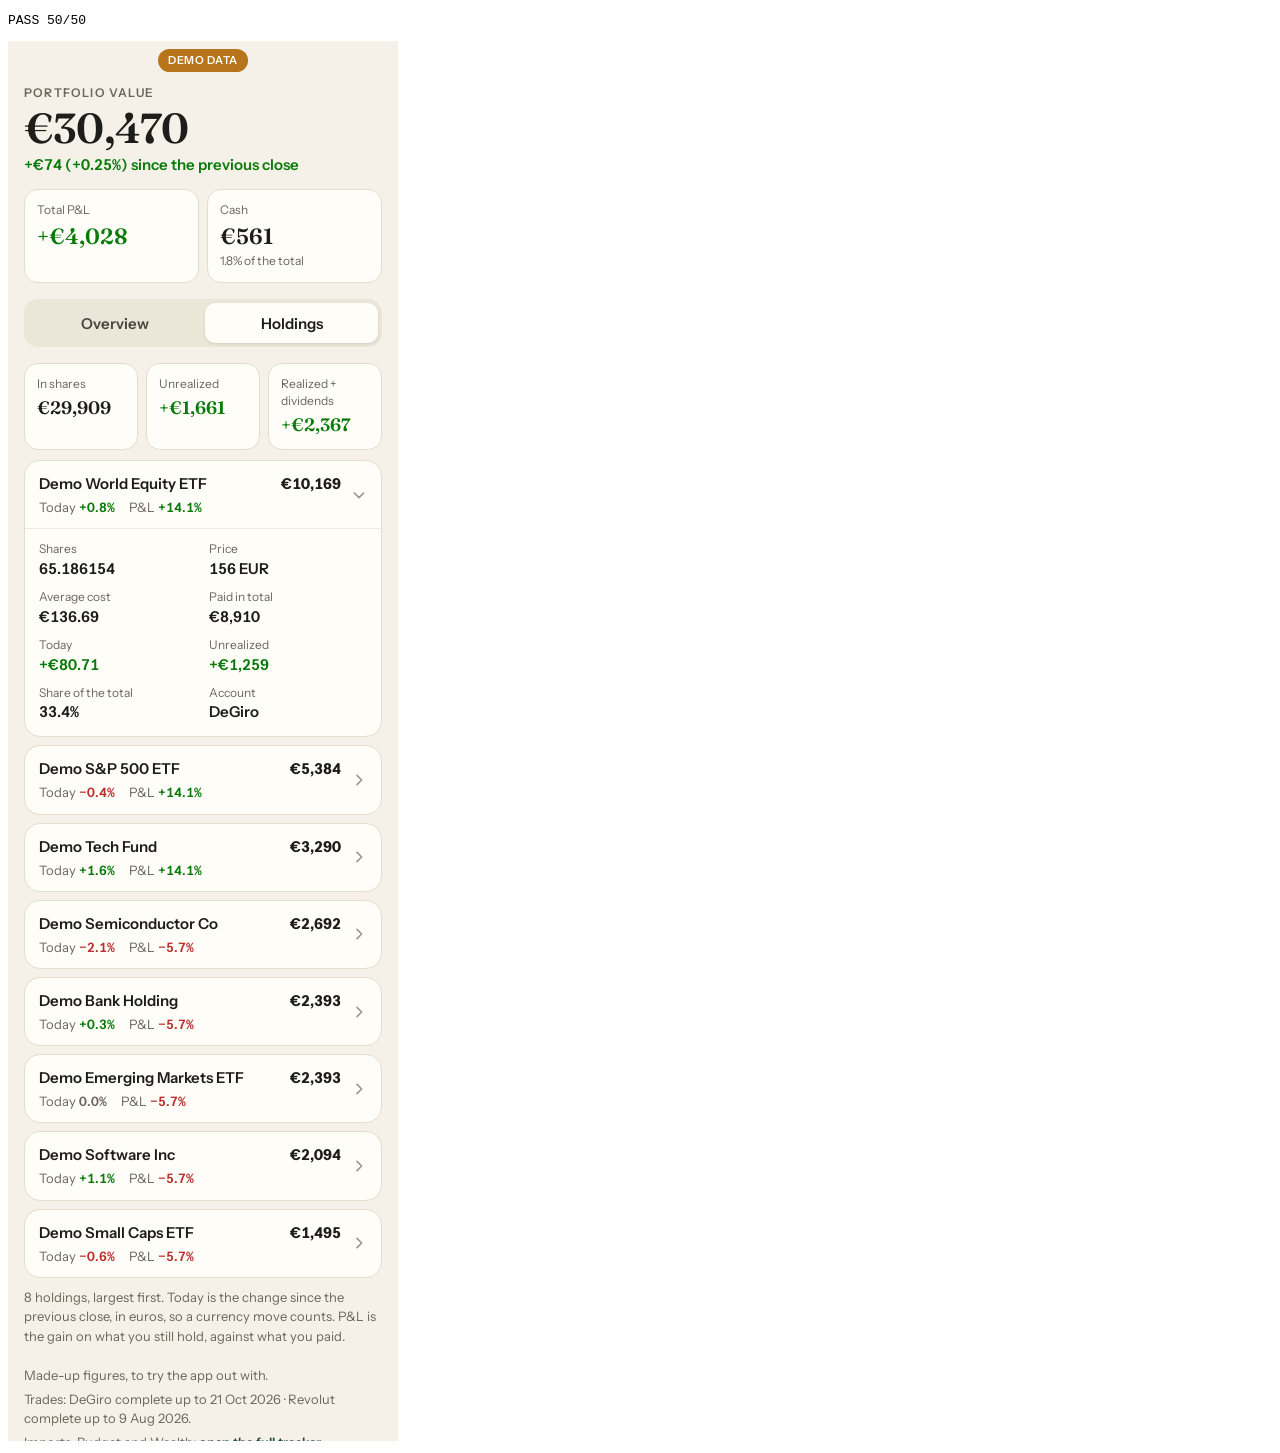
==== tools/smoke.html @ 53505c16 "The fast portfolio app: Overview and Holdings, read from Firebase The hosted Streamlit tracker is to" ====
<!DOCTYPE html>
<!-- UI smoke test: taps through the real app on the demo figures — every
     range, every metric and return method, Custom dates, the benchmark
     choice, the Holdings screen and a holding — and checks each draws a
     chart (or says why not) without an error.
     Run with: py tools/run_tests.py tools/smoke.html -->
<html lang="en">
<head><meta charset="utf-8"><title>Smoke test</title></head>
<body>
<pre id="out">running…</pre>
<iframe id="f" title="app" style="width:390px;height:1400px;border:0"></iframe>
<script type="module">
const f = document.getElementById('f');
const log = [];
const check = (name, cond) => log.push({ name, ok: !!cond });
const sleep = (ms) => new Promise((r) => setTimeout(r, ms));
async function until(fn, what, ms = 8000) {
  for (const t = Date.now(); Date.now() - t < ms; await sleep(30)) {
    const v = fn();
    if (v) return v;
  }
  throw new Error(`timed out waiting for ${what}`);
}
let done = false;
(async () => { while (!done) await fetch('/__wait').catch(() => {}); })();

const errors = [];
const doc = () => f.contentDocument;
const tap = (act, v) => {
  const el = doc().querySelector(`[data-act="${act}"]${v ? `[data-v="${v}"]` : ''}`);
  if (!el) throw new Error(`no ${act} ${v || ''} to tap`);
  el.click();
};
const drawn = () => {
  const path = doc().querySelector('.chart-box svg path');
  return path && path.getAttribute('d').length > 20 && doc().querySelector('.readout').textContent.trim();
};
const chartOrReason = () => drawn() || (doc().querySelector('.chart-card .empty') || {}).textContent;

try {
  await new Promise((r) => { f.addEventListener('load', r, { once: true }); f.src = '../src/index.html?demo'; });
  f.contentWindow.addEventListener('error', (e) => errors.push(e.message));
  f.contentWindow.addEventListener('unhandledrejection', (e) => errors.push(String(e.reason)));
  await until(drawn, 'the first chart');
  check('it opens on 1W and on value', doc().querySelector('.pill.on[data-v="1W"]') && doc().querySelector('.pill.on[data-v="Value"]'));

  for (const metric of ['Value', 'Return %', 'Total P&L']) {
    tap('metric', metric);
    for (const range of ['1W', '1M', '3M', '6M', 'YTD', '1Y', '3Y', 'All']) {
      tap('range', range);
      if (metric !== 'Return %') {
        check(`${metric} over ${range} draws`, drawn());
        continue;
      }
      for (const method of ['Simple %', 'Time %', 'Money %']) {
        tap('method', method);
        check(`${method} over ${range} draws or says why not`, chartOrReason());
      }
    }
  }

  tap('metric', 'Return %');
  tap('method', 'Time %');
  tap('range', 'Custom');
  const from = await until(() => doc().querySelector('[data-act="custom-from"]'), 'the date fields');
  check('Custom offers two dates', from && doc().querySelector('[data-act="custom-to"]'));
  from.value = '2024-03-01';
  from.dispatchEvent(new Event('change', { bubbles: true }));
  check('a custom range draws, named by its dates', drawn() && /Fri 1 Mar 2024|1 Mar 2024/.test(doc().querySelector('.chart-card').textContent));
  tap('method', 'Money %');
  check('Money % on a custom range says why it is not drawn', /fixed ranges/.test(chartOrReason()));

  tap('method', 'Simple %');
  const select = doc().querySelector('[data-act="bench"]');
  select.value = 'AEX';
  select.dispatchEvent(new Event('change', { bubbles: true }));
  check('a different benchmark is drawn beside the portfolio', doc().querySelectorAll('.chart-box svg path').length === 2 && /AEX/.test(doc().querySelector('.readout').textContent));

  // A finger on the chart reads that day off it.
  const svg = doc().querySelector('.chart-box svg');
  const box = svg.getBoundingClientRect();
  const before = doc().querySelector('.readout').textContent;
  svg.dispatchEvent(new f.contentWindow.PointerEvent('pointerdown', { clientX: box.left + 40, clientY: box.top + 50, bubbles: true, pointerType: 'touch' }));
  check('touching the chart reads out an earlier day', doc().querySelector('.readout').textContent !== before);

  f.contentWindow.location.hash = '#/holdings';
  await until(() => doc().querySelector('.holdings'), 'the holdings');
  const rows = doc().querySelectorAll('.hrow');
  check(`every holding is listed (${rows.length})`, rows.length === 8);
  rows[0].click();
  check('a holding opens to its details', doc().querySelector('.holding.open .detail') && /Average cost/.test(doc().querySelector('.detail').textContent));
  check('the facts say where the figures come from', /Made-up figures/.test(doc().querySelector('.facts').textContent));
} catch (e) {
  log.push({ name: e.message, ok: false });
}
check(`no errors in the app${errors.length ? `: ${errors.join('; ')}` : ''}`, !errors.length);

done = true;
const failed = log.filter((x) => !x.ok);
document.getElementById('out').textContent = `${failed.length ? 'FAIL' : 'PASS'} ${log.length - failed.length}/${log.length}\n` +
  failed.map((x) => `✗ ${x.name}`).join('\n');
</script>
</body>
</html>
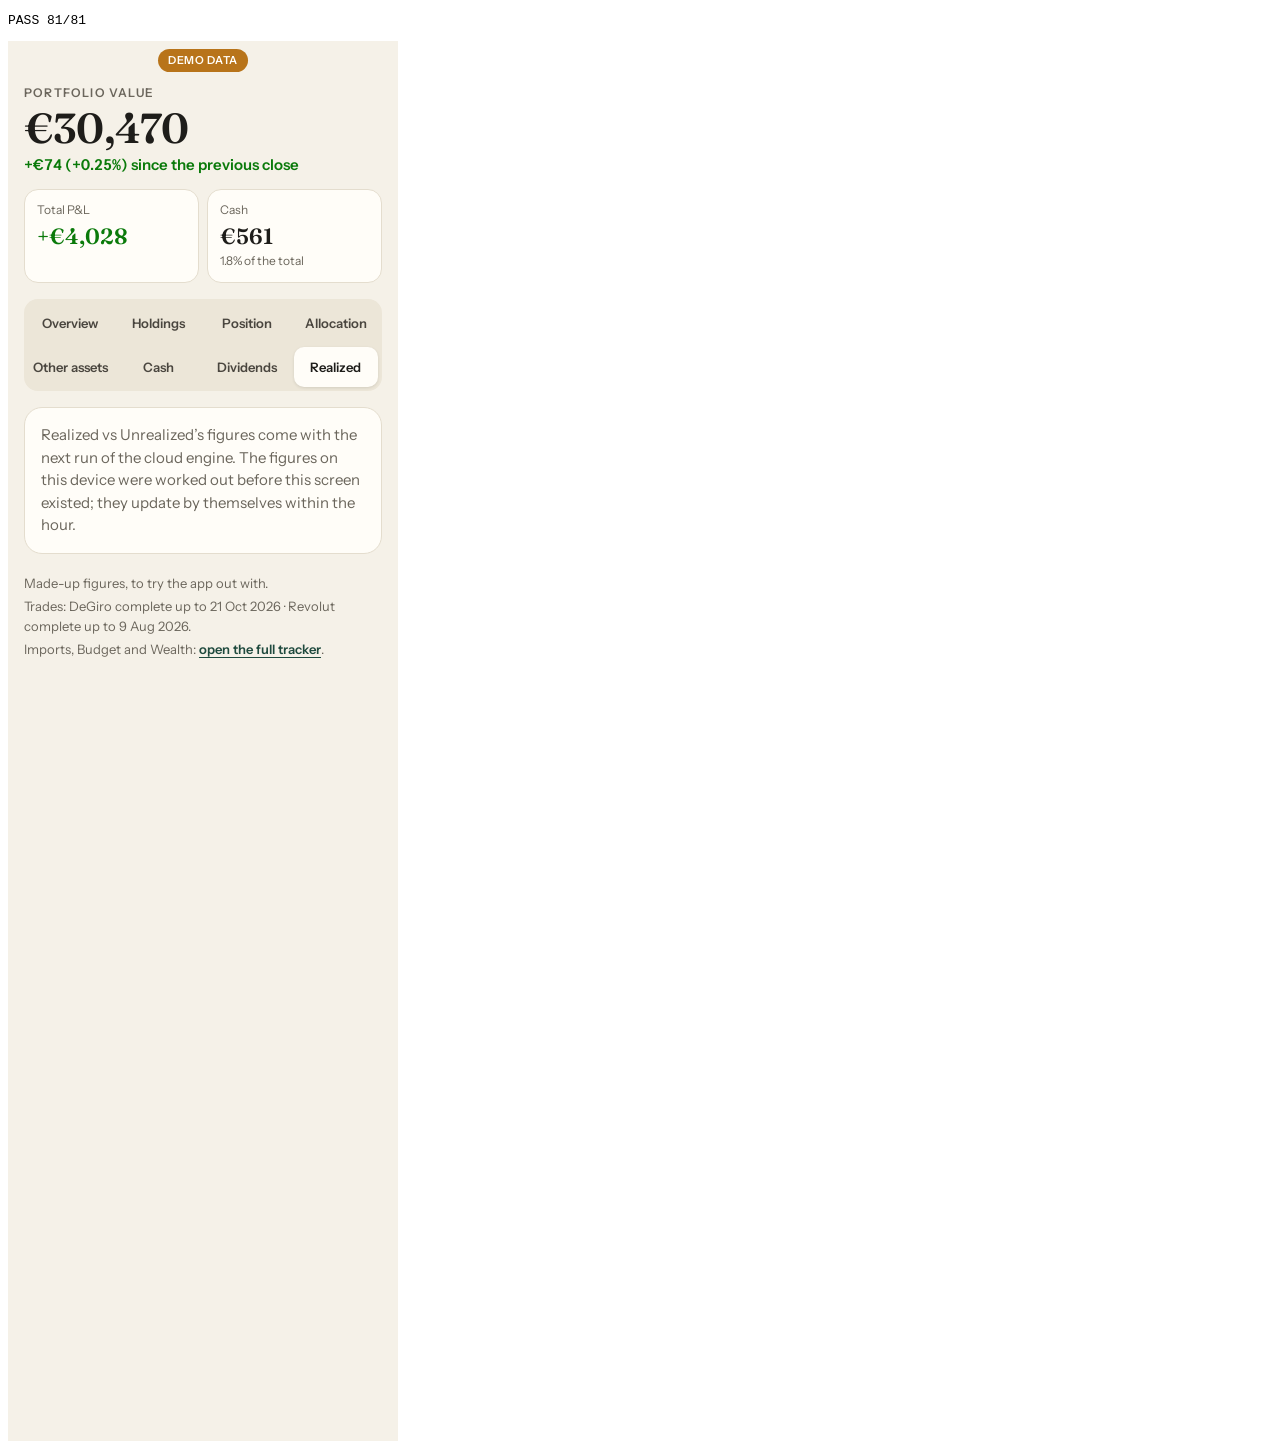
==== commit 5bd89771: "The other six Portfolio screens: position, allocation, cash and more The fast app showed Overview an" ====
--- a/tools/smoke.html
+++ b/tools/smoke.html
@@ -1,8 +1,11 @@
 <!DOCTYPE html>
 <!-- UI smoke test: taps through the real app on the demo figures — every
      range, every metric and return method, Custom dates, the benchmark
-     choice, the Holdings screen and a holding — and checks each draws a
-     chart (or says why not) without an error.
+     choice, the Holdings screen and a holding, then each of the other six
+     screens (a position's ranges and a sold one, the map, cash events, the
+     booked results) — and checks each draws (or says why not) without an
+     error. Last, the same screens on figures from an engine run before they
+     existed (?demo=old), which must each say so in a sentence.
      Run with: py tools/run_tests.py tools/smoke.html -->
 <html lang="en">
 <head><meta charset="utf-8"><title>Smoke test</title></head>
@@ -36,11 +39,14 @@
   return path && path.getAttribute('d').length > 20 && doc().querySelector('.readout').textContent.trim();
 };
 const chartOrReason = () => drawn() || (doc().querySelector('.chart-card .empty') || {}).textContent;
+async function open(url) {
+  await new Promise((r) => { f.addEventListener('load', r, { once: true }); f.src = url; });
+  f.contentWindow.addEventListener('error', (e) => errors.push(e.message));
+  f.contentWindow.addEventListener('unhandledrejection', (e) => errors.push(String(e.reason)));
+}
 
 try {
-  await new Promise((r) => { f.addEventListener('load', r, { once: true }); f.src = '../src/index.html?demo'; });
-  f.contentWindow.addEventListener('error', (e) => errors.push(e.message));
-  f.contentWindow.addEventListener('unhandledrejection', (e) => errors.push(String(e.reason)));
+  await open('../src/index.html?demo');
   await until(drawn, 'the first chart');
   check('it opens on 1W and on value', doc().querySelector('.pill.on[data-v="1W"]') && doc().querySelector('.pill.on[data-v="Value"]'));
 
@@ -90,6 +96,75 @@
   rows[0].click();
   check('a holding opens to its details', doc().querySelector('.holding.open .detail') && /Average cost/.test(doc().querySelector('.detail').textContent));
   check('the facts say where the figures come from', /Made-up figures/.test(doc().querySelector('.facts').textContent));
+  check('every screen has a tab', doc().querySelectorAll('.tabs a').length === 8);
+
+  // Position detail, from the holding's own link.
+  const isin = doc().querySelector('.holding.open .hrow').dataset.v;
+  doc().querySelector('.holding.open .wide-row a').click();
+  await until(() => drawn() && doc().querySelector('[data-act="position"]'), 'Position detail');
+  check('the holding’s link opens its Position detail', doc().querySelector('[data-act="position"]').value === isin);
+  check('Position detail opens on 3M, with its six figures', doc().querySelector('.pill.on[data-v="3M"]') && doc().querySelectorAll('.tiles.six .tile').length === 6);
+  for (const range of ['1W', '1M', '6M', 'YTD', '1Y', '3Y', 'All']) {
+    tap('pos-range', range);
+    check(`the price chart over ${range} draws`, drawn());
+  }
+  check('trades are marked on it', doc().querySelectorAll('.chart-box .mark').length >= 2);
+  tap('pos-range', 'Custom');
+  const posFrom = doc().querySelector('[data-act="pos-from"]');
+  check('Custom offers two dates on a position too', posFrom && doc().querySelector('[data-act="pos-to"]'));
+  posFrom.value = '2025-01-02';
+  posFrom.dispatchEvent(new Event('change', { bubbles: true }));
+  check('a custom range of a position draws', drawn() && doc().querySelector('[data-act="pos-from"]').value === '2025-01-02');
+  const picker = doc().querySelector('[data-act="position"]');
+  const sold = picker.querySelector('optgroup[label="Sold"] option');
+  picker.value = sold.value;
+  picker.dispatchEvent(new Event('change', { bubbles: true }));
+  // the picker holds its new value at once; the page is drawn anew after
+  await until(() => !picker.isConnected && drawn(), 'a sold position');
+  check('the picker leads to the sold position', doc().querySelector('[data-act="position"]').value === sold.value);
+  const soldTiles = [...doc().querySelectorAll('.tiles.six .tile .v')].map((t) => t.textContent);
+  check('a sold position shows no value, only what it booked', soldTiles[1] === '—' && /€/.test(soldTiles[3]));
+
+  // Allocation: the map, a tile read out, the ranked list, the accounts.
+  f.contentWindow.location.hash = '#/allocation';
+  await until(() => doc().querySelector('.map-box .cell'), 'the map');
+  const cells = doc().querySelectorAll('.map-box .cell');
+  check(`a tile for every holding and the cash (${cells.length})`, cells.length === 9);
+  cells[0].querySelector('rect').dispatchEvent(new f.contentWindow.PointerEvent('pointerdown', { bubbles: true }));
+  check('tapping a tile reads it out', /% of the portfolio/.test(doc().querySelector('.map-readout').textContent));
+  check('the ranked list matches the map', doc().querySelectorAll('.ranks li').length === 9);
+  check('the two accounts are split out', /By account/.test(doc().body.textContent) && /Revolut/.test(doc().body.textContent));
+
+  f.contentWindow.location.hash = '#/other-assets';
+  await until(() => doc().querySelector('.asset'), 'the other assets');
+  check('the other assets say where their value comes from', /median asking price across/.test(doc().body.textContent) && /thin market/.test(doc().body.textContent));
+
+  f.contentWindow.location.hash = '#/cash';
+  await until(() => drawn() && /What moved the cash/.test(doc().body.textContent), 'Cash');
+  check('Cash draws its balance and what moved it', doc().querySelectorAll('.dtable tbody tr').length >= 4);
+  tap('cash-recent');
+  check('the recent cash events open', doc().querySelectorAll('.dtable.events tbody tr').length > 20);
+
+  f.contentWindow.location.hash = '#/dividends';
+  await until(() => drawn() && doc().querySelector('.years'), 'Dividends');
+  check('Dividends has its years, its line and its payers', doc().querySelectorAll('.years li').length === 4 && doc().querySelectorAll('.dtable tbody tr').length === 3);
+
+  f.contentWindow.location.hash = '#/realized';
+  await until(() => doc().querySelector('.hrow.booked'), 'Realized');
+  const booked = doc().querySelectorAll('.hrow.booked');
+  check(`every position with a booked result (${booked.length}), the partly sold one striped`, booked.length === 5 && doc().querySelectorAll('.bar.partly').length === 1);
+  booked[0].click();
+  check('a booked position opens to its trades and fees', /First trade/.test(doc().querySelector('.holding.open .detail').textContent));
+
+  // Figures from an engine run before these screens existed: a sentence each.
+  await open('../src/index.html?demo=old#/allocation');
+  await until(() => doc().querySelector('.note-card'), 'the older figures');
+  check('older figures say the screen comes with the next run', /next run of the cloud engine/.test(doc().querySelector('.note-card').textContent));
+  for (const screen of ['position', 'other-assets', 'cash', 'dividends', 'realized']) {
+    f.contentWindow.location.hash = `#/${screen}`;
+    await until(() => doc().querySelector(`.tabs a.on[href="#/${screen}"]`), screen);
+    check(`${screen} says so too`, /next run of the cloud engine/.test(doc().querySelector('.note-card').textContent));
+  }
 } catch (e) {
   log.push({ name: e.message, ok: false });
 }
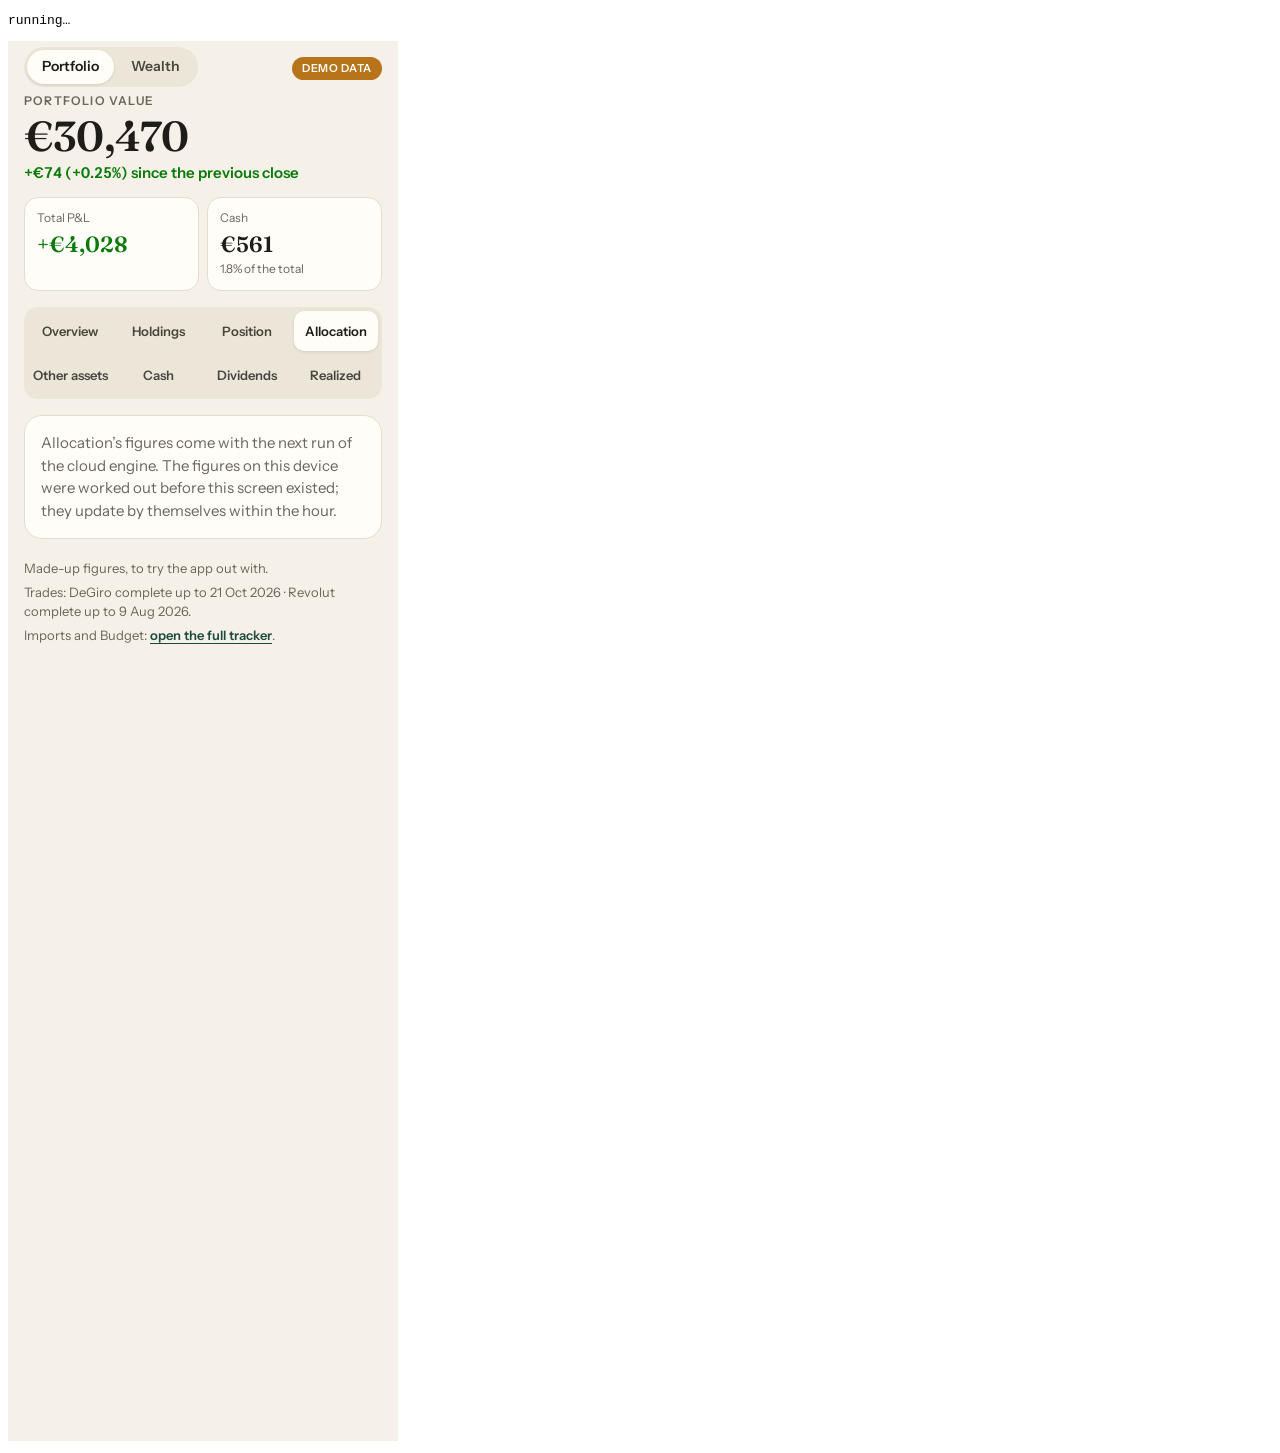
==== commit 9365b012: "Wealth: Everything you own, Savings vs stock gains and Runway The tracker's second facade, drawn fro" ====
--- a/tools/smoke.html
+++ b/tools/smoke.html
@@ -3,7 +3,8 @@
      range, every metric and return method, Custom dates, the benchmark
      choice, the Holdings screen and a holding, then each of the other six
      screens (a position's ranges and a sold one, the map, cash events, the
-     booked results) — and checks each draws (or says why not) without an
+     booked results), then the switch to Wealth and its three screens at
+     every window — and checks each draws (or says why not) without an
      error. Last, the same screens on figures from an engine run before they
      existed (?demo=old), which must each say so in a sentence.
      Run with: py tools/run_tests.py tools/smoke.html -->
@@ -13,6 +14,8 @@
 <pre id="out">running…</pre>
 <iframe id="f" title="app" style="width:390px;height:1400px;border:0"></iframe>
 <script type="module">
+import { DEMO } from '../src/data/demo.js';
+
 const f = document.getElementById('f');
 const log = [];
 const check = (name, cond) => log.push({ name, ok: !!cond });
@@ -156,15 +159,63 @@
   booked[0].click();
   check('a booked position opens to its trades and fees', /First trade/.test(doc().querySelector('.holding.open .detail').textContent));
 
+  // Wealth: one tap from any Portfolio screen, its three screens, every window.
+  const facades = () => [...doc().querySelectorAll('.facades a')];
+  check('the switch at the top offers Portfolio and Wealth, Portfolio on', facades().map((a) => a.textContent.trim()).join() === 'Portfolio,Wealth' && doc().querySelector('.facades a.on').dataset.facade === 'portfolio');
+  doc().querySelector('.facades a[data-facade="wealth"]').click();
+  await until(() => doc().querySelector('.tabs.three') && drawn(), 'Everything you own');
+  const W = DEMO.wealth;
+  check('Wealth opens on Everything you own, its total at the top', /Everything you own/.test(doc().querySelector('.hero').textContent) && /€/.test(doc().querySelector('.hero .big').textContent));
+  check('Wealth has its own three tabs', doc().querySelectorAll('.tabs a').length === 3 && doc().querySelector('.tabs a.on').getAttribute('href') === '#/wealth');
+  check('its chart opens on the tracker’s window, 1Y', doc().querySelector(`.pill.on[data-v="${W.default}"]`) && W.default === '1Y');
+  check('the investments, cash, pensions and other assets are tiles', doc().querySelectorAll('.tiles .tile').length === 4 && /Other assets/.test(doc().querySelector('.tiles').textContent));
+  for (const pill of W.pills) {
+    tap('wealth-window', pill);
+    const points = doc().querySelectorAll('.chart-box .point').length;
+    check(`everything you own over ${pill} draws its ${W.everything.windows[pill].rows.length} rows`, drawn() && points === W.everything.windows[pill].rows.length && /everything you own (rose|fell) by/.test(doc().body.textContent));
+  }
+  tap('wealth-rows');
+  check('the rows that do not add up open', doc().querySelectorAll('.dtable tbody tr').length === W.everything.disagreements.length);
+  check('the footer says when the PC published the workbook', /published it on 23 Oct 2026 at 19:00/.test(doc().querySelector('.facts').textContent));
+
+  doc().querySelector('.tabs a[href="#/savings"]').click();
+  await until(() => drawn() && doc().querySelector('.bars-box svg'), 'Savings vs stock gains');
+  check('the window carries over from Everything you own', doc().querySelector('.pill.on[data-v="All"]'));
+  for (const pill of W.pills) {
+    tap('wealth-window', pill);
+    const s = W.savings[pill];
+    const bars = s.saved_monthly.filter((v) => v != null).length + s.gained_monthly.filter((v) => v != null).length;
+    check(`savings vs stock gains over ${pill}: two lines, ${bars} bars`, drawn() && doc().querySelectorAll('.chart-box svg path').length === 2 && doc().querySelectorAll('.bars-box rect.bar').length === bars);
+  }
+  check('the month still running is faded, both its bars', doc().querySelectorAll('.bars-box rect.bar[fill-opacity]').length === 2 && /still running/.test(doc().body.textContent));
+  check('the months left out are said', /Left out: 16 months had spending but no salary/.test(doc().body.textContent));
+  const barsSvg = doc().querySelector('.bars-box svg');
+  const barsBox = barsSvg.getBoundingClientRect();
+  const atRest = doc().querySelectorAll('.readout')[1].textContent;
+  barsSvg.dispatchEvent(new f.contentWindow.PointerEvent('pointerdown', { clientX: barsBox.left + 30, clientY: barsBox.top + 40, bubbles: true, pointerType: 'touch' }));
+  check('touching a month reads its two bars out', doc().querySelectorAll('.readout')[1].textContent !== atRest && /Put away|Spent|Not counted/.test(doc().querySelectorAll('.readout')[1].textContent));
+
+  doc().querySelector('.tabs a[href="#/runway"]').click();
+  await until(() => doc().querySelector('.runway .headline'), 'Runway');
+  check('Runway leads with its one figure, in months', doc().querySelector('.runway .headline').textContent === `${W.runway.months.toFixed(1)} months` && /under a year/.test(doc().querySelector('.runway').textContent));
+
+  doc().querySelector('.facades a[data-facade="portfolio"]').click();
+  await until(() => doc().querySelector('.tabs a.on[href="#/realized"]'), 'back to Portfolio');
+  check('the switch goes back to the Portfolio screen it left', doc().querySelectorAll('.tabs a').length === 8);
+  doc().querySelector('.facades a[data-facade="wealth"]').click();
+  await until(() => doc().querySelector('.tabs a.on[href="#/runway"]'), 'back to Wealth');
+  check('and back to the Wealth screen it left', true);
+
   // Figures from an engine run before these screens existed: a sentence each.
   await open('../src/index.html?demo=old#/allocation');
   await until(() => doc().querySelector('.note-card'), 'the older figures');
   check('older figures say the screen comes with the next run', /next run of the cloud engine/.test(doc().querySelector('.note-card').textContent));
-  for (const screen of ['position', 'other-assets', 'cash', 'dividends', 'realized']) {
+  for (const screen of ['position', 'other-assets', 'cash', 'dividends', 'realized', 'wealth', 'savings', 'runway']) {
     f.contentWindow.location.hash = `#/${screen}`;
     await until(() => doc().querySelector(`.tabs a.on[href="#/${screen}"]`), screen);
     check(`${screen} says so too`, /next run of the cloud engine/.test(doc().querySelector('.note-card').textContent));
   }
+  check('so does the top of Wealth', /next run of the cloud engine/.test(doc().querySelector('.hero').textContent));
 } catch (e) {
   log.push({ name: e.message, ok: false });
 }
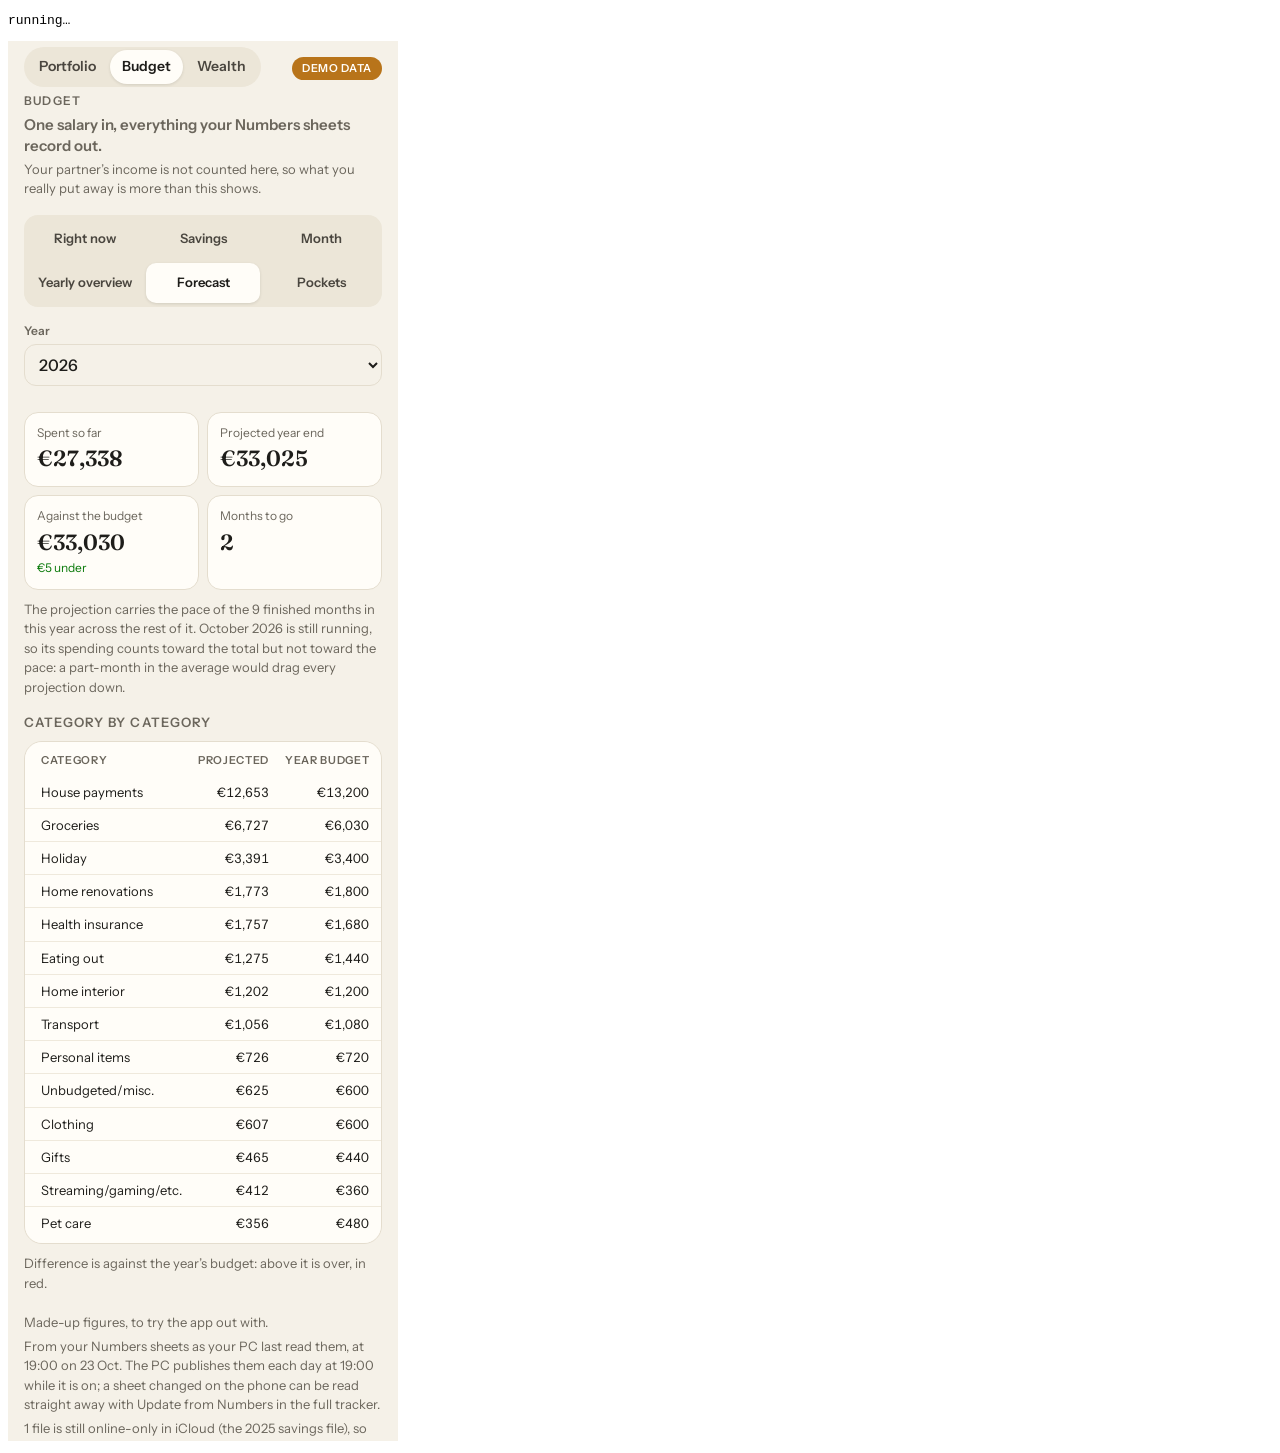
==== commit aa7be667: "Budget: Right now, Savings, Month, Yearly overview, Forecast and Pockets The tracker's Budget facade" ====
--- a/tools/smoke.html
+++ b/tools/smoke.html
@@ -4,9 +4,11 @@
      choice, the Holdings screen and a holding, then each of the other six
      screens (a position's ranges and a sold one, the map, cash events, the
      booked results), then the switch to Wealth and its three screens at
-     every window — and checks each draws (or says why not) without an
+     every window, then the Budget's six screens at every window, month,
+     year and pocket — and checks each draws (or says why not) without an
      error. Last, the same screens on figures from an engine run before they
-     existed (?demo=old), which must each say so in a sentence.
+     existed (?demo=old), and on a run that could not work Wealth and the
+     Budget out (?demo=problem), which must each say so in a sentence.
      Run with: py tools/run_tests.py tools/smoke.html -->
 <html lang="en">
 <head><meta charset="utf-8"><title>Smoke test</title></head>
@@ -15,6 +17,8 @@
 <iframe id="f" title="app" style="width:390px;height:1400px;border:0"></iframe>
 <script type="module">
 import { DEMO } from '../src/data/demo.js';
+
+const BUDGET = ['right-now', 'budget-savings', 'month', 'yearly', 'forecast', 'pockets'];
 
 const f = document.getElementById('f');
 const log = [];
@@ -42,6 +46,24 @@
   return path && path.getAttribute('d').length > 20 && doc().querySelector('.readout').textContent.trim();
 };
 const chartOrReason = () => drawn() || (doc().querySelector('.chart-card .empty') || {}).textContent;
+// The Budget's charts: a bar a month, read out above them.
+const barsDrawn = () => doc().querySelector('.bars-box svg rect.bar') && doc().querySelector('.readout').textContent.trim();
+const rects = () => doc().querySelectorAll('.bars-box rect.bar');
+const choose = (act, value) => {
+  const el = doc().querySelector(`[data-act="${act}"]`);
+  if (!el) throw new Error(`no ${act} to choose from`);
+  el.value = value;
+  el.dispatchEvent(new Event('change', { bubbles: true }));
+};
+const options = (act) => [...doc().querySelectorAll(`[data-act="${act}"] option`)].map((o) => o.value);
+// The one figure a Budget screen leads with, as its whole euros.
+const headline = () => doc().querySelector('.lead-figure .headline').textContent.replace(/[^\d]/g, '');
+const whole = (v) => String(Math.round(Math.abs(v)));
+const text = () => doc().body.textContent;
+const touch = (svg, dx) => {
+  const box = svg.getBoundingClientRect();
+  svg.dispatchEvent(new f.contentWindow.PointerEvent('pointerdown', { clientX: box.left + dx, clientY: box.top + 40, bubbles: true, pointerType: 'touch' }));
+};
 async function open(url) {
   await new Promise((r) => { f.addEventListener('load', r, { once: true }); f.src = url; });
   f.contentWindow.addEventListener('error', (e) => errors.push(e.message));
@@ -161,7 +183,7 @@
 
   // Wealth: one tap from any Portfolio screen, its three screens, every window.
   const facades = () => [...doc().querySelectorAll('.facades a')];
-  check('the switch at the top offers Portfolio and Wealth, Portfolio on', facades().map((a) => a.textContent.trim()).join() === 'Portfolio,Wealth' && doc().querySelector('.facades a.on').dataset.facade === 'portfolio');
+  check('the switch at the top offers the three facades in the tracker’s order, Portfolio on', facades().map((a) => a.textContent.trim()).join() === 'Portfolio,Budget,Wealth' && doc().querySelector('.facades a.on').dataset.facade === 'portfolio');
   doc().querySelector('.facades a[data-facade="wealth"]').click();
   await until(() => doc().querySelector('.tabs.three') && drawn(), 'Everything you own');
   const W = DEMO.wealth;
@@ -206,6 +228,114 @@
   await until(() => doc().querySelector('.tabs a.on[href="#/runway"]'), 'back to Wealth');
   check('and back to the Wealth screen it left', true);
 
+  // Budget: one tap from anywhere, its six screens in two rows of three.
+  const B = DEMO.budget;
+  const M = DEMO['budget-months'];
+  doc().querySelector('.facades a[data-facade="budget"]').click();
+  await until(() => doc().querySelector('.tabs.six a.on[href="#/right-now"]') && doc().querySelector('.lead-figure'), 'Right now');
+  const R = B.right_now;
+  check('Budget opens on Right now, with six tabs', doc().querySelectorAll('.tabs a').length === 6 && /One salary in/.test(doc().querySelector('.hero').textContent));
+  check('Right now leads with what is left where money has moved, not budget less spending', headline() === whole(R.left_started_eur) && /left in the categories you have spent in this month/.test(text()) && R.left_started_eur !== R.left_eur);
+  check(`the ${R.rows.length - R.untouched_count} categories spent in are bars, the ${R.untouched_count} untouched listed`, doc().querySelectorAll('.ranks li').length === R.rows.length - R.untouched_count && doc().querySelectorAll('.dtable tbody tr').length === R.untouched_count);
+  check('it says which day of the month it is, and why the two lefts differ', /day 23 of 31/.test(text()) && /4 categories have nothing recorded this month/.test(text()));
+  check('a month that matches its sheet raises no card', !doc().querySelector('.card.prose'));
+  check('the footer says when the PC read the sheets, and what is still in iCloud', /From your Numbers sheets as your PC last read them/.test(doc().querySelector('.facts').textContent) && /online-only in iCloud \(the 2025 savings file\)/.test(doc().querySelector('.facts').textContent));
+
+  doc().querySelector('.tabs a[href="#/budget-savings"]').click();
+  await until(() => barsDrawn() && doc().querySelector('[data-act="budget-window"]'), 'the Budget’s Savings');
+  check('Savings opens on the tracker’s default window, the last 12 months', doc().querySelector('[data-act="budget-window"]').value === 'last12' && B.savings.default === 'last12');
+  check('its dropdown offers every window the tracker’s does', options('budget-window').join() === B.savings.choices.map((c) => c[1]).join());
+  for (const [label, spec] of B.savings.choices) {
+    choose('budget-window', spec);
+    const w = B.savings.windows[spec];
+    const counted = w.saved.filter((v) => v != null).length;
+    const years = new Set(w.months.filter((_, i) => w.saved[i] != null).map((m) => m.slice(0, 4))).size;
+    for (const line of ['Year by year', 'All time']) {
+      tap('budget-line', line);
+      check(`Savings over ${label}, ${line.toLowerCase()}: ${counted} bars, ${line === 'All time' ? 'one line' : 'a line a year'}, its total on top`, barsDrawn()
+        && rects().length === counted && doc().querySelectorAll('.bars-box path.over').length === (line === 'All time' ? 1 : years)
+        && headline() === whole(w.total_saved_eur) && doc().querySelectorAll('.dtable')[0].querySelectorAll('tbody tr').length === w.years.length);
+    }
+  }
+  check('the months whose savings file differs are said and listed', /In 1 of 9 months the Saved column/.test(text()) && doc().querySelectorAll('.dtable')[1].querySelectorAll('tbody tr').length === 1);
+  const atRestSaved = doc().querySelector('.readout').textContent;
+  touch(doc().querySelector('.bars-box svg'), 60);
+  check('touching a month reads out what was put away', doc().querySelector('.readout').textContent !== atRestSaved && /Put away|more went out|Not counted/.test(doc().querySelector('.readout').textContent));
+
+  doc().querySelector('.tabs a[href="#/month"]').click();
+  await until(() => doc().querySelector('[data-act="budget-month"]'), 'Month');
+  check('Month opens on the newest finished month, every month on record offered', doc().querySelector('[data-act="budget-month"]').value === M.default && M.by_month[M.default].state === 'finished' && options('budget-month').join() === M.months.join());
+  tap('month-transactions');
+  for (const period of M.months) {
+    choose('budget-month', period);
+    const x = M.by_month[period];
+    const said = { finished: /(over|under) budget in/, in_progress: /This month is still running/, not_started: /This month has not started yet/ }[x.state];
+    check(`${period}, ${x.state}: ${x.rows.length} categories, ${x.transactions.length} transactions, its figure on top`, doc().querySelectorAll('.ranks li').length === x.rows.length
+      && doc().querySelectorAll('.dtable.tx tbody tr').length === x.transactions.length && said.test(text())
+      && headline() === whole(x.state === 'finished' ? x.diff_eur : x.total_spent_eur));
+    const card = doc().querySelector('.card.prose');
+    const recalc = x.check && x.check.causes.join() === 'not_recalculated';
+    check(`${period}: its sheet ${!x.check || x.check.state === 'match' ? 'matches and says so' : `differs (${x.check.causes}) and says so in a card`}`, !x.check || x.check.state === 'match'
+      ? !card && /Matches your Numbers sheet/.test(text()) : card && card.classList.contains('warn') === !recalc);
+  }
+  choose('budget-month', '2026-03');
+  check('a misspelt category is named, its space shown', /typed as “Groceries·”/.test(text()));
+  choose('budget-month', '2026-08');
+  check('a category the summary lacks is named', /Parking: used for/.test(text()) && /has no row in the summary/.test(text()));
+  choose('budget-month', '2026-05');
+  check('a file saved without recalculating is said gently', /without Numbers recalculating/.test(text()) && !doc().querySelector('.card.prose.warn'));
+  tap('month-transactions');
+  check('the transactions close again', !doc().querySelector('.dtable.tx') && /Show every transaction/.test(text()));
+
+  doc().querySelector('.tabs a[href="#/yearly"]').click();
+  await until(() => barsDrawn() && doc().querySelector('.tabs a.on[href="#/yearly"]'), 'Yearly overview');
+  const O = B.overview;
+  const onRecord = O.spent.filter((v) => v != null).length;
+  check(`Yearly overview: a bar for each of the ${onRecord} months on record, the budget line through them`, rects().length === onRecord && doc().querySelectorAll('.bars-box path.over').length === 1
+    && headline() === whole(O.ytd_diff_eur) && new RegExp(`${O.ytd_diff_eur > 0 ? 'over' : 'under'} budget so far in 2026`).test(text()));
+  const fills = new Set([...rects()].map((r) => r.getAttribute('fill')));
+  const august = O.months.indexOf('2026-08');
+  check('its bars carry the engine’s colours, a month over budget among them', [...fills].every((c) => O.colours.includes(c)) && fills.has(O.colours[august]) && /over/.test(O.verdicts[august]));
+  check('it says which months are blank and which differ from their file', /63 months are blank because no budget file was ever made/.test(text()) && /3 months differ from the total saved/.test(text()));
+  const atRestYear = doc().querySelector('.readout').textContent;
+  touch(doc().querySelector('.bars-box svg'), 60);
+  check('touching a month reads it out in words', doc().querySelector('.readout').textContent !== atRestYear && doc().querySelector('.readout .plain').textContent.trim());
+
+  doc().querySelector('.tabs a[href="#/forecast"]').click();
+  await until(() => doc().querySelector('[data-act="forecast-year"]'), 'Forecast');
+  check('Forecast offers every year begun', options('forecast-year').join() === B.forecast.years.join());
+  for (const year of B.forecast.years) {
+    choose('forecast-year', year);
+    const x = B.forecast.by_year[year];
+    check(`Forecast for ${year}: four figures and ${x.rows.length} categories, ${x.closed ? 'what it came to' : 'projected'}`, doc().querySelectorAll('.tiles .tile').length === 4
+      && doc().querySelectorAll('.dtable tbody tr').length === x.rows.length && (x.closed ? /is finished, so this is what it came to/ : /The projection carries the pace/).test(text()));
+  }
+
+  doc().querySelector('.tabs a[href="#/pockets"]').click();
+  await until(() => barsDrawn() && doc().querySelector('[data-act="pocket-year"]'), 'Pockets');
+  check('Pockets offers every year begun', options('pocket-year').join() === B.pockets.years.join());
+  let lastPocket = null;
+  for (const year of B.pockets.years) {
+    choose('pocket-year', year);
+    const x = B.pockets.by_year[year];
+    check(`Pockets in ${year}: ${x.rows.length} pockets, the most used opened`, doc().querySelectorAll('.ranks li').length === x.rows.length && doc().querySelector('[data-act="pocket-category"]').value === x.rows[0][0]);
+    for (const [category] of x.rows) {
+      choose('pocket-category', category);
+      const p = x.details[category];
+      const measured = p.series.filter((s) => s[1] != null).length;
+      check(`behind ${category} in ${year}: ${measured} months, the budget in dots${p.budget_changed ? ', stepping' : ''}`, barsDrawn() && rects().length === measured
+        && doc().querySelector('.bars-box path.over[stroke-dasharray]') && p.budget_changed === /steps because the budget itself changed/.test(text())
+        && doc().querySelectorAll('.dtable.tx tbody tr').length === p.biggest.length);
+      lastPocket = category;
+    }
+  }
+
+  doc().querySelector('.facades a[data-facade="wealth"]').click();
+  await until(() => doc().querySelector('.tabs a.on[href="#/runway"]'), 'Wealth again');
+  doc().querySelector('.facades a[data-facade="budget"]').click();
+  await until(() => doc().querySelector('.tabs a.on[href="#/pockets"]') && barsDrawn(), 'back to Budget');
+  check('the switch goes back to the Budget screen it left, and the pocket chosen there', doc().querySelector('[data-act="pocket-category"]').value === lastPocket);
+
   // Figures from an engine run before these screens existed: a sentence each.
   await open('../src/index.html?demo=old#/allocation');
   await until(() => doc().querySelector('.note-card'), 'the older figures');
@@ -216,6 +346,29 @@
     check(`${screen} says so too`, /next run of the cloud engine/.test(doc().querySelector('.note-card').textContent));
   }
   check('so does the top of Wealth', /next run of the cloud engine/.test(doc().querySelector('.hero').textContent));
+  for (const screen of BUDGET) {
+    f.contentWindow.location.hash = `#/${screen}`;
+    await until(() => doc().querySelector(`.tabs a.on[href="#/${screen}"]`), screen);
+    check(`${screen} says so too`, /next run of the cloud engine/.test(doc().querySelector('.note-card').textContent));
+  }
+  check('and the top of the Budget', /next run of the cloud engine/.test(doc().querySelector('.hero').textContent));
+
+  // A run that could not work Wealth or the Budget out sends a sentence for
+  // each instead; the Portfolio is untouched.
+  await open('../src/index.html?demo=problem#/right-now');
+  await until(() => doc().querySelector('.note-card'), 'a run that could not work the Budget out');
+  for (const screen of [...BUDGET, 'wealth', 'savings', 'runway']) {
+    f.contentWindow.location.hash = `#/${screen}`;
+    await until(() => doc().querySelector(`.tabs a.on[href="#/${screen}"]`), screen);
+    check(`${screen} says it could not be worked out, and why`, /could not be worked out on the cloud engine’s last run \(ValueError: made up for the demo\)/.test(doc().querySelector('.note-card').textContent));
+  }
+  check('so does the top of Wealth', /could not be worked out/.test(doc().querySelector('.hero').textContent));
+  f.contentWindow.location.hash = '#/right-now';
+  await until(() => doc().querySelector('.tabs a.on[href="#/right-now"]'), 'Right now');
+  check('and the top of the Budget', /could not be worked out/.test(doc().querySelector('.hero').textContent));
+  f.contentWindow.location.hash = '#/';
+  await until(drawn, 'the Overview');
+  check('the Portfolio still draws', drawn());
 } catch (e) {
   log.push({ name: e.message, ok: false });
 }
